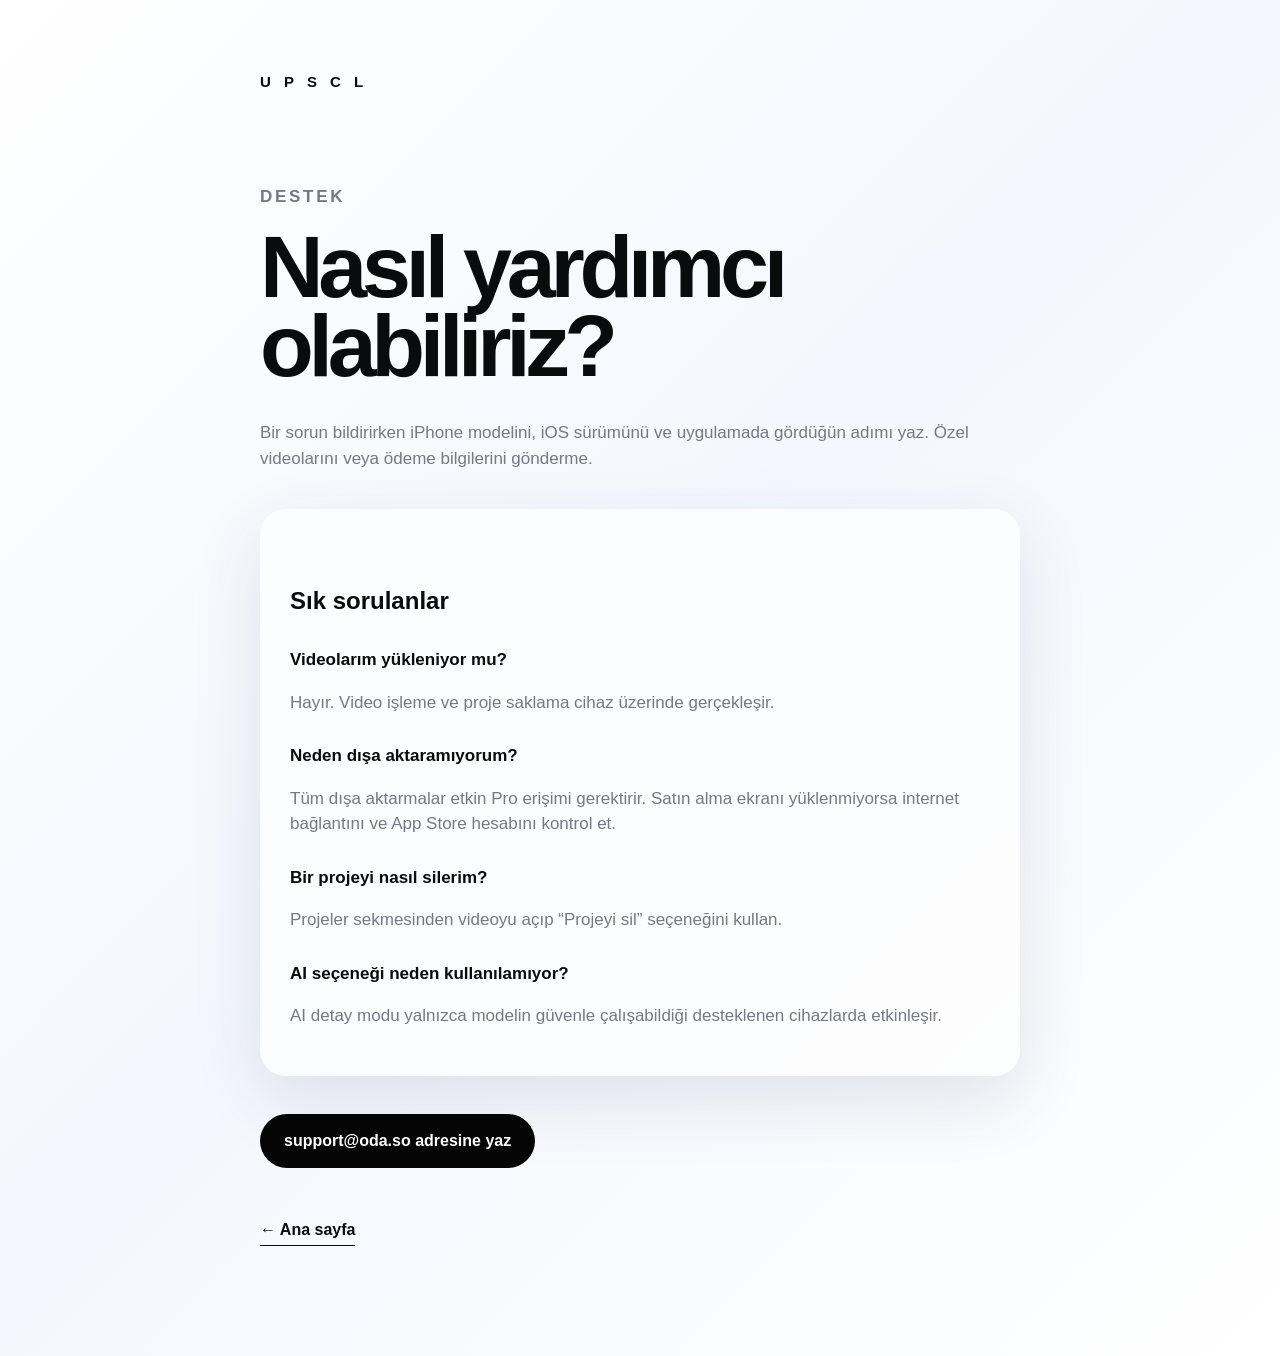
==== support.html @ 657f0814 "Launch UPSCL product site" ====
<!doctype html>
<html lang="tr"><head><meta charset="utf-8"><meta name="viewport" content="width=device-width,initial-scale=1"><meta name="description" content="UPSCL destek"><title>Destek — UPSCL</title><link rel="stylesheet" href="/styles.css"></head>
<body class="legal-body"><main class="legal-shell"><a class="wordmark" href="/">U P S C L</a><p class="eyebrow">Destek</p><h1>Nasıl yardımcı olabiliriz?</h1><p>Bir sorun bildirirken iPhone modelini, iOS sürümünü ve uygulamada gördüğün adımı yaz. Özel videolarını veya ödeme bilgilerini gönderme.</p><div class="support-card"><h2>Sık sorulanlar</h2><h3>Videolarım yükleniyor mu?</h3><p>Hayır. Video işleme ve proje saklama cihaz üzerinde gerçekleşir.</p><h3>Neden dışa aktaramıyorum?</h3><p>Tüm dışa aktarmalar etkin Pro erişimi gerektirir. Satın alma ekranı yüklenmiyorsa internet bağlantını ve App Store hesabını kontrol et.</p><h3>Bir projeyi nasıl silerim?</h3><p>Projeler sekmesinden videoyu açıp “Projeyi sil” seçeneğini kullan.</p><h3>AI seçeneği neden kullanılamıyor?</h3><p>AI detay modu yalnızca modelin güvenle çalışabildiği desteklenen cihazlarda etkinleşir.</p></div><a class="button dark" href="mailto:support@oda.so?subject=UPSCL%20Destek">support@oda.so adresine yaz</a><br><a class="text-link" href="/">← Ana sayfa</a></main></body></html>
---- styles.css ----
:root{--ink:#0a0b0d;--muted:#747983;--paper:#f7f8fb;--blue:#287cff;--line:rgba(10,11,13,.1);--radius:30px;--shadow:0 24px 70px rgba(40,59,92,.12);font-family:-apple-system,BlinkMacSystemFont,"SF Pro Display","Helvetica Neue",Arial,sans-serif;color:var(--ink);background:var(--paper);font-synthesis:none}
*{box-sizing:border-box}html{scroll-behavior:smooth}body{margin:0;min-width:320px;background:linear-gradient(135deg,#fff 0%,#f4f7fd 48%,#fff 100%);line-height:1.5}a{color:inherit}.skip{position:fixed;left:16px;top:-80px;z-index:100;background:#000;color:#fff;padding:12px 18px;border-radius:12px}.skip:focus{top:16px}.ambient{position:fixed;inset:0;pointer-events:none;background:radial-gradient(circle at 80% 5%,rgba(57,126,255,.12),transparent 34%),radial-gradient(circle at 10% 60%,rgba(255,199,132,.12),transparent 30%);z-index:-1}.site-header{width:min(1180px,calc(100% - 40px));margin:auto;height:92px;display:flex;align-items:center;justify-content:space-between}.wordmark{font-size:15px;font-weight:650;letter-spacing:.3em;text-decoration:none;white-space:nowrap}.site-header nav{display:flex;gap:30px}.site-header nav a,footer a{font-size:14px;color:var(--muted);text-decoration:none}.site-header nav a:hover,.site-header nav a:focus-visible,footer a:hover,footer a:focus-visible{color:var(--ink)}main{width:min(1180px,calc(100% - 40px));margin:auto}.hero{min-height:690px;display:grid;grid-template-columns:.82fr 1.18fr;align-items:center;gap:70px;padding:70px 0 100px}.eyebrow{text-transform:uppercase;letter-spacing:.16em;font-size:12px;font-weight:750;color:var(--muted);margin:0 0 18px}.hero h1{font-size:clamp(64px,9vw,122px);line-height:.78;letter-spacing:-.075em;margin:0}.hero h1 span{color:#a7a9ae}.lede{max-width:520px;font-size:clamp(18px,2vw,24px);line-height:1.45;color:var(--muted);margin:40px 0 30px}.hero-actions{display:flex;align-items:center;gap:26px}.button{display:inline-flex;align-items:center;justify-content:center;min-height:54px;padding:0 24px;border-radius:999px;font-weight:700;text-decoration:none;border:0}.button.dark{background:#050505;color:#fff}.button.light{background:#fff;color:#050505}.pending{cursor:default}.text-link{font-weight:700;text-decoration:none;border-bottom:1px solid currentColor;padding-bottom:3px}.trust-list{display:flex;flex-wrap:wrap;gap:10px 22px;padding:0;margin:34px 0 0;list-style:none;color:var(--muted);font-size:13px}.trust-list span{color:var(--ink);margin-right:5px}.comparison{position:relative;isolation:isolate;aspect-ratio:1.15;border-radius:46px;overflow:hidden;box-shadow:var(--shadow);transform:rotate(1.5deg);background:#778398}.scene{position:absolute;inset:0;width:50%;overflow:hidden;background:linear-gradient(160deg,#6c7b98 0%,#fdc687 70%,#6c6e78 100%)}.scene-after{left:50%;filter:saturate(1.2) contrast(1.08);background:linear-gradient(155deg,#6688b2 0%,#ffac4b 64%,#49484d 100%)}.scene-before{filter:blur(1.8px) saturate(.6)}.sun{position:absolute;width:45%;aspect-ratio:1;border-radius:50%;right:4%;top:20%;background:#ffd468;box-shadow:0 0 55px #ffd468}.tower{position:absolute;z-index:2;width:23%;height:47%;right:21%;bottom:14%;background:#16191f;clip-path:polygon(50% 0,100% 20%,100% 29%,77% 29%,77% 100%,22% 100%,22% 29%,0 29%,0 20%)}.skyline{position:absolute;inset:auto 0 0;height:35%;background:repeating-linear-gradient(90deg,#252a33 0 7%,transparent 7% 10%);opacity:.8}.quality{position:absolute;z-index:6;top:28px;padding:10px 14px;border-radius:14px;font-weight:800}.quality.left{left:28px;color:#fff;background:rgba(8,12,19,.7)}.quality.right{right:28px;background:rgba(255,255,255,.9)}.split{position:absolute;z-index:7;left:50%;top:0;bottom:0;width:2px;background:rgba(255,255,255,.9)}.split span{position:absolute;left:50%;top:50%;translate:-50% -50%;display:grid;place-items:center;width:62px;height:62px;border-radius:50%;background:#fff;font-weight:900;font-size:20px;white-space:nowrap}.player{position:absolute;z-index:8;left:24px;right:24px;bottom:22px;height:54px;border-radius:999px;background:rgba(7,10,15,.58);backdrop-filter:blur(18px);display:flex;align-items:center;gap:14px;padding:0 18px;color:#fff}.player i{height:4px;border-radius:4px;background:rgba(255,255,255,.75);flex:1}.player small{font-variant-numeric:tabular-nums}.feature-grid{padding:130px 0;display:grid;grid-template-columns:repeat(3,1fr);gap:18px}.section-heading{grid-column:1/-1;display:flex;align-items:end;justify-content:space-between;margin-bottom:35px}.section-heading h2,.privacy-panel h2,.final-cta h2{font-size:clamp(44px,6vw,78px);line-height:.95;letter-spacing:-.055em;margin:0}.feature-card{position:relative;min-height:340px;padding:30px;border:1px solid rgba(255,255,255,.9);border-radius:var(--radius);background:rgba(255,255,255,.58);box-shadow:0 20px 60px rgba(50,64,90,.08);backdrop-filter:blur(24px);display:flex;flex-direction:column}.feature-card:nth-child(3){transform:translateY(30px)}.feature-number{font-size:12px;color:var(--muted);font-variant-numeric:tabular-nums}.feature-icon{font-size:38px;margin:auto 0 20px}.feature-card h3{font-size:24px;margin:0 0 10px}.feature-card p{color:var(--muted);margin:0;max-width:32ch}.privacy-panel{margin:80px 0 130px;background:#0b0d10;color:#fff;border-radius:46px;padding:70px;display:grid;grid-template-columns:1.15fr .85fr;gap:80px;align-items:end}.privacy-panel .eyebrow,.privacy-panel .privacy-copy p{color:#aeb4c0}.privacy-copy p{font-size:19px}.privacy-copy .text-link{display:inline-block;margin-top:18px}.final-cta{margin-bottom:90px;padding:90px 40px;text-align:center;border-radius:46px;background:linear-gradient(135deg,#276fff,#76a8ff);color:#fff;box-shadow:0 30px 90px rgba(39,111,255,.25)}.final-cta p:not(.eyebrow){max-width:620px;margin:26px auto;color:rgba(255,255,255,.78)}footer{width:min(1180px,calc(100% - 40px));margin:auto;padding:28px 0 42px;border-top:1px solid var(--line);display:flex;justify-content:space-between;color:var(--muted);font-size:14px}footer div{display:flex;gap:24px}.reveal{opacity:0;transform:translateY(18px);transition:opacity .7s ease,transform .7s cubic-bezier(.2,.7,.2,1)}.reveal.is-visible{opacity:1;transform:none}.legal-body{min-height:100vh}.legal-shell{width:min(760px,calc(100% - 40px));margin:0 auto;padding:70px 0 110px}.legal-shell>.wordmark{display:inline-block;margin-bottom:90px}.legal-shell h1{font-size:clamp(48px,9vw,88px);line-height:.9;letter-spacing:-.06em;margin:0 0 35px}.legal-shell h2{font-size:24px;margin:44px 0 10px}.legal-shell h3{font-size:17px;margin:28px 0 5px}.legal-shell p{color:var(--muted);font-size:17px}.legal-shell .text-link{display:inline-block;margin-top:50px}.support-card{margin:38px 0;padding:30px;border-radius:26px;background:rgba(255,255,255,.65);box-shadow:var(--shadow)}
@media(max-width:820px){.site-header nav a:not(:last-child){display:none}.hero{grid-template-columns:1fr;gap:50px;padding:55px 0 80px}.hero h1{font-size:clamp(66px,20vw,100px)}.comparison{width:100%;max-width:620px;margin:auto}.feature-grid{grid-template-columns:1fr;padding:90px 0}.feature-card{min-height:260px}.feature-card:nth-child(3){transform:none}.privacy-panel{grid-template-columns:1fr;padding:42px 26px;gap:35px}.section-heading{display:block}.final-cta{padding:65px 22px}.legal-shell>.wordmark{margin-bottom:65px}}
@media(max-width:500px){.site-header,main,footer{width:min(100% - 28px,1180px)}.site-header{height:76px}.hero{padding-top:38px}.hero h1{font-size:64px}.lede{margin:28px 0 24px}.hero-actions{align-items:flex-start;flex-direction:column}.comparison{border-radius:30px}.quality{top:16px}.quality.left{left:16px}.quality.right{right:16px}.split span{width:48px;height:48px}.player{left:12px;right:12px;bottom:12px;height:44px}.player small{font-size:10px}.privacy-panel{border-radius:30px;margin-bottom:90px}footer{gap:20px;align-items:flex-start;flex-direction:column}}
@media(prefers-reduced-motion:reduce){html{scroll-behavior:auto}.reveal{opacity:1;transform:none;transition:none}.comparison{transform:none}}
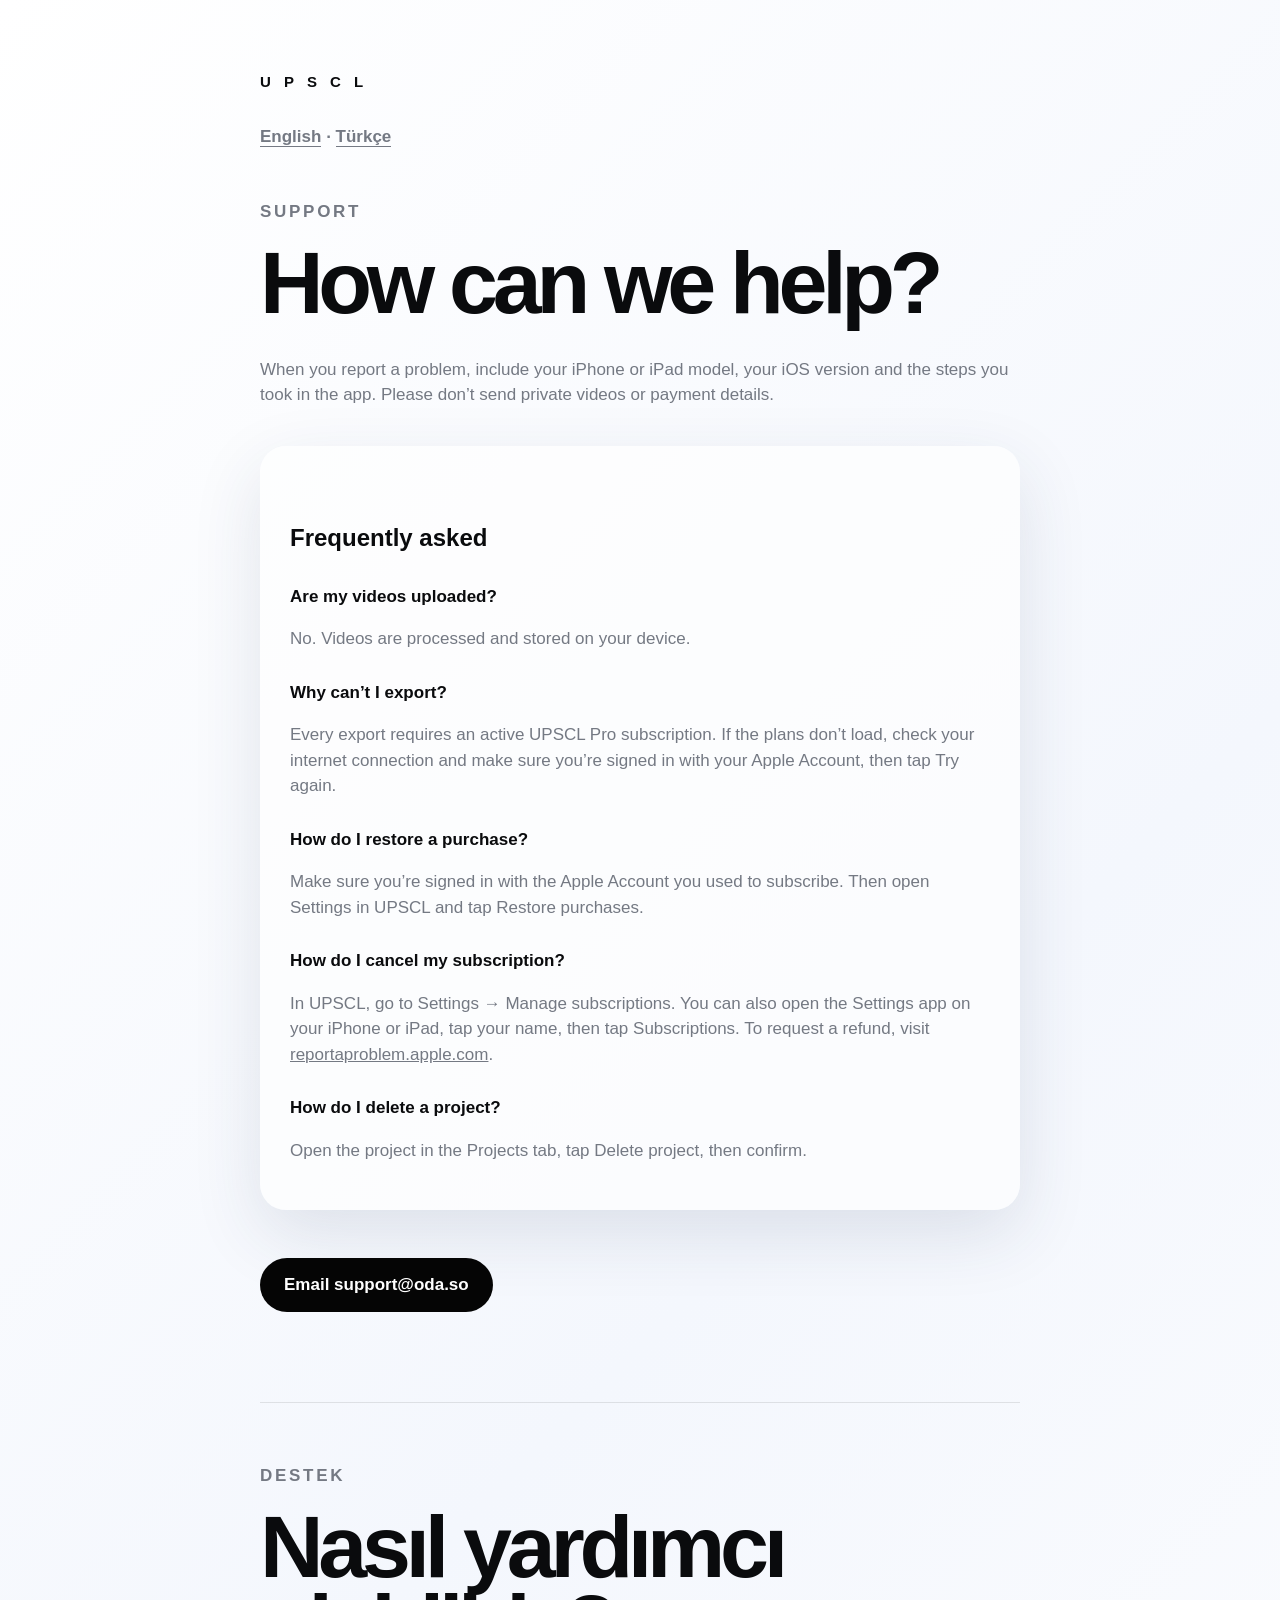
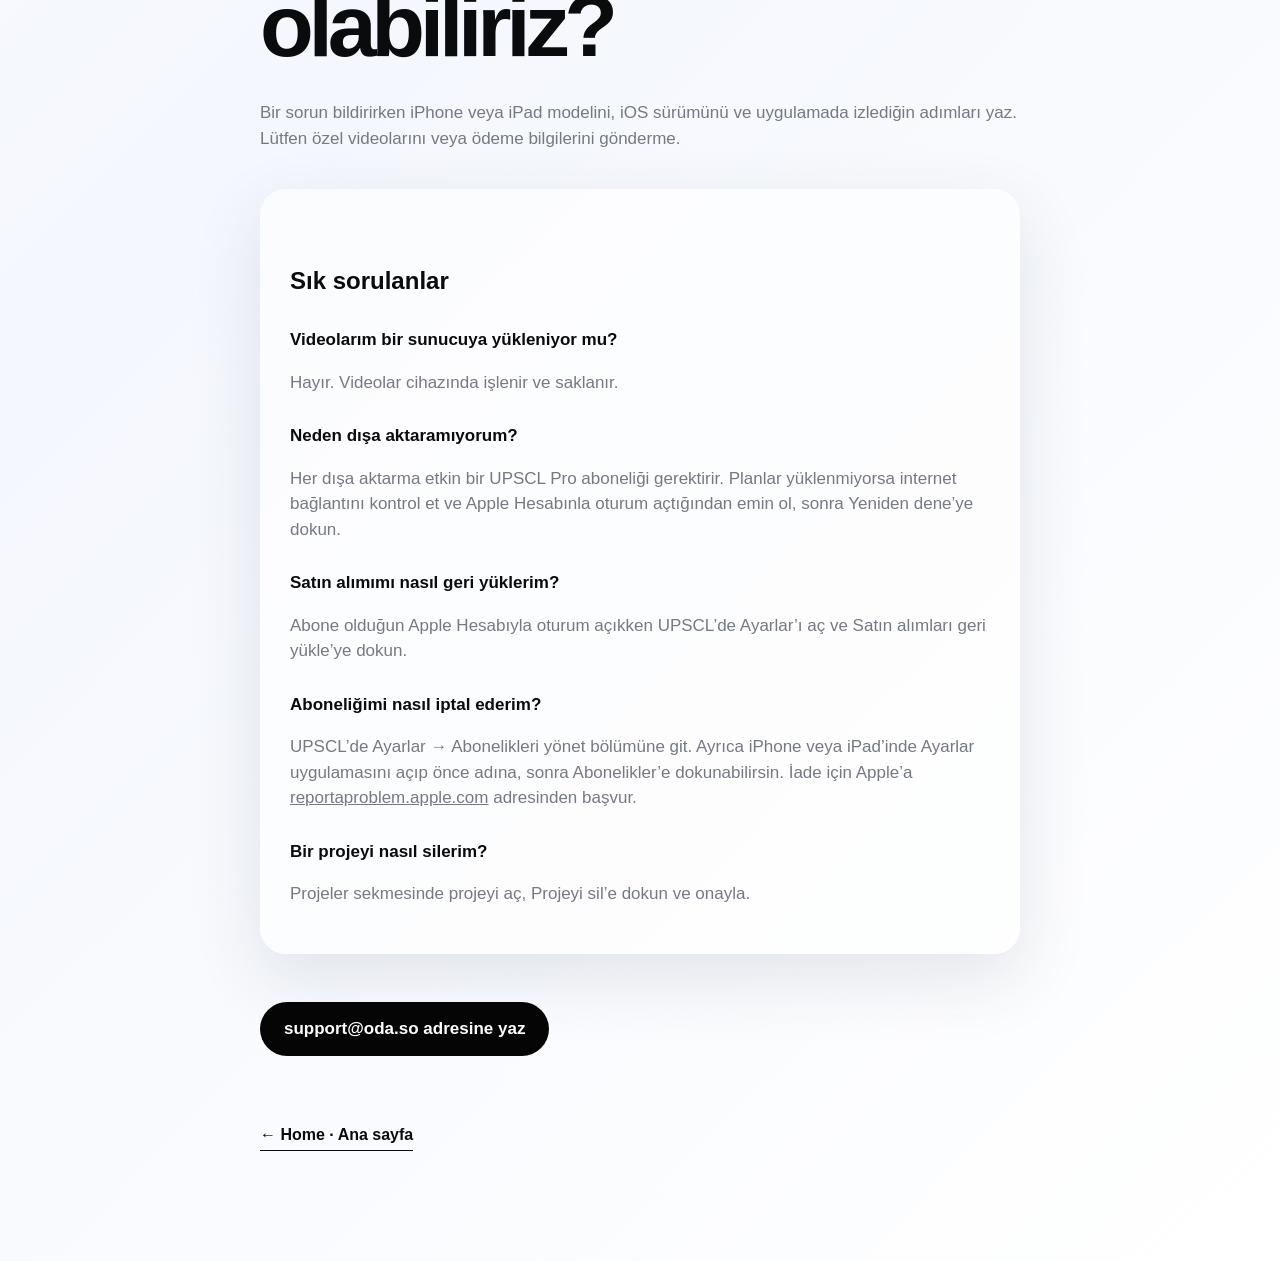
==== commit 9486c89e: "Rewrite legal pages in English and Turkish Terms of Use now point to Apple's Standard EULA with shor" ====
--- a/support.html
+++ b/support.html
@@ -1,3 +1,32 @@
 <!doctype html>
-<html lang="tr"><head><meta charset="utf-8"><meta name="viewport" content="width=device-width,initial-scale=1"><meta name="description" content="UPSCL destek"><title>Destek — UPSCL</title><link rel="stylesheet" href="/styles.css"></head>
-<body class="legal-body"><main class="legal-shell"><a class="wordmark" href="/">U P S C L</a><p class="eyebrow">Destek</p><h1>Nasıl yardımcı olabiliriz?</h1><p>Bir sorun bildirirken iPhone modelini, iOS sürümünü ve uygulamada gördüğün adımı yaz. Özel videolarını veya ödeme bilgilerini gönderme.</p><div class="support-card"><h2>Sık sorulanlar</h2><h3>Videolarım yükleniyor mu?</h3><p>Hayır. Video işleme ve proje saklama cihaz üzerinde gerçekleşir.</p><h3>Neden dışa aktaramıyorum?</h3><p>Tüm dışa aktarmalar etkin Pro erişimi gerektirir. Satın alma ekranı yüklenmiyorsa internet bağlantını ve App Store hesabını kontrol et.</p><h3>Bir projeyi nasıl silerim?</h3><p>Projeler sekmesinden videoyu açıp “Projeyi sil” seçeneğini kullan.</p><h3>AI seçeneği neden kullanılamıyor?</h3><p>AI detay modu yalnızca modelin güvenle çalışabildiği desteklenen cihazlarda etkinleşir.</p></div><a class="button dark" href="mailto:support@oda.so?subject=UPSCL%20Destek">support@oda.so adresine yaz</a><br><a class="text-link" href="/">← Ana sayfa</a></main></body></html>
+<html lang="en"><head><meta charset="utf-8"><meta name="viewport" content="width=device-width,initial-scale=1"><meta name="description" content="UPSCL Support · Destek"><title>Support — UPSCL</title><link rel="stylesheet" href="/styles.css"></head>
+<body class="legal-body"><main class="legal-shell"><a class="wordmark" href="/" aria-label="UPSCL">U P S C L</a>
+<p class="lang-jump"><a href="#en">English</a> · <a href="#tr">Türkçe</a></p>
+
+<section id="en" lang="en">
+<p class="eyebrow">Support</p>
+<h1>How can we help?</h1>
+<p>When you report a problem, include your iPhone or iPad model, your iOS version and the steps you took in the app. Please don’t send private videos or payment details.</p>
+<div class="support-card"><h2>Frequently asked</h2>
+<h3>Are my videos uploaded?</h3><p>No. Videos are processed and stored on your device.</p>
+<h3>Why can’t I export?</h3><p>Every export requires an active UPSCL Pro subscription. If the plans don’t load, check your internet connection and make sure you’re signed in with your Apple Account, then tap Try again.</p>
+<h3>How do I restore a purchase?</h3><p>Make sure you’re signed in with the Apple Account you used to subscribe. Then open Settings in UPSCL and tap Restore purchases.</p>
+<h3>How do I cancel my subscription?</h3><p>In UPSCL, go to Settings → Manage subscriptions. You can also open the Settings app on your iPhone or iPad, tap your name, then tap Subscriptions. To request a refund, visit <a href="https://reportaproblem.apple.com">reportaproblem.apple.com</a>.</p>
+<h3>How do I delete a project?</h3><p>Open the project in the Projects tab, tap Delete project, then confirm.</p></div>
+<p><a class="button dark" href="mailto:support@oda.so">Email support@oda.so</a></p>
+</section>
+
+<section id="tr" lang="tr">
+<p class="eyebrow">Destek</p>
+<h1>Nasıl yardımcı olabiliriz?</h1>
+<p>Bir sorun bildirirken iPhone veya iPad modelini, iOS sürümünü ve uygulamada izlediğin adımları yaz. Lütfen özel videolarını veya ödeme bilgilerini gönderme.</p>
+<div class="support-card"><h2>Sık sorulanlar</h2>
+<h3>Videolarım bir sunucuya yükleniyor mu?</h3><p>Hayır. Videolar cihazında işlenir ve saklanır.</p>
+<h3>Neden dışa aktaramıyorum?</h3><p>Her dışa aktarma etkin bir UPSCL Pro aboneliği gerektirir. Planlar yüklenmiyorsa internet bağlantını kontrol et ve Apple Hesabınla oturum açtığından emin ol, sonra Yeniden dene’ye dokun.</p>
+<h3>Satın alımımı nasıl geri yüklerim?</h3><p>Abone olduğun Apple Hesabıyla oturum açıkken UPSCL’de Ayarlar’ı aç ve Satın alımları geri yükle’ye dokun.</p>
+<h3>Aboneliğimi nasıl iptal ederim?</h3><p>UPSCL’de Ayarlar → Abonelikleri yönet bölümüne git. Ayrıca iPhone veya iPad’inde Ayarlar uygulamasını açıp önce adına, sonra Abonelikler’e dokunabilirsin. İade için Apple’a <a href="https://reportaproblem.apple.com">reportaproblem.apple.com</a> adresinden başvur.</p>
+<h3>Bir projeyi nasıl silerim?</h3><p>Projeler sekmesinde projeyi aç, Projeyi sil’e dokun ve onayla.</p></div>
+<p><a class="button dark" href="mailto:support@oda.so">support@oda.so adresine yaz</a></p>
+</section>
+
+<a class="text-link" href="/">← Home · Ana sayfa</a></main></body></html>
--- a/styles.css
+++ b/styles.css
@@ -3,3 +3,4 @@
 @media(max-width:820px){.site-header nav a:not(:last-child){display:none}.hero{grid-template-columns:1fr;gap:50px;padding:55px 0 80px}.hero h1{font-size:clamp(66px,20vw,100px)}.comparison{width:100%;max-width:620px;margin:auto}.feature-grid{grid-template-columns:1fr;padding:90px 0}.feature-card{min-height:260px}.feature-card:nth-child(3){transform:none}.privacy-panel{grid-template-columns:1fr;padding:42px 26px;gap:35px}.section-heading{display:block}.final-cta{padding:65px 22px}.legal-shell>.wordmark{margin-bottom:65px}}
 @media(max-width:500px){.site-header,main,footer{width:min(100% - 28px,1180px)}.site-header{height:76px}.hero{padding-top:38px}.hero h1{font-size:64px}.lede{margin:28px 0 24px}.hero-actions{align-items:flex-start;flex-direction:column}.comparison{border-radius:30px}.quality{top:16px}.quality.left{left:16px}.quality.right{right:16px}.split span{width:48px;height:48px}.player{left:12px;right:12px;bottom:12px;height:44px}.player small{font-size:10px}.privacy-panel{border-radius:30px;margin-bottom:90px}footer{gap:20px;align-items:flex-start;flex-direction:column}}
 @media(prefers-reduced-motion:reduce){html{scroll-behavior:auto}.reveal{opacity:1;transform:none;transition:none}.comparison{transform:none}}
+.lang-jump{font-size:14px;font-weight:700;color:var(--muted);margin:-60px 0 50px}.lang-jump a{text-decoration:none;border-bottom:1px solid currentColor}.legal-shell section+section{margin-top:90px;padding-top:60px;border-top:1px solid var(--line)}.legal-shell .button{margin-top:10px}
